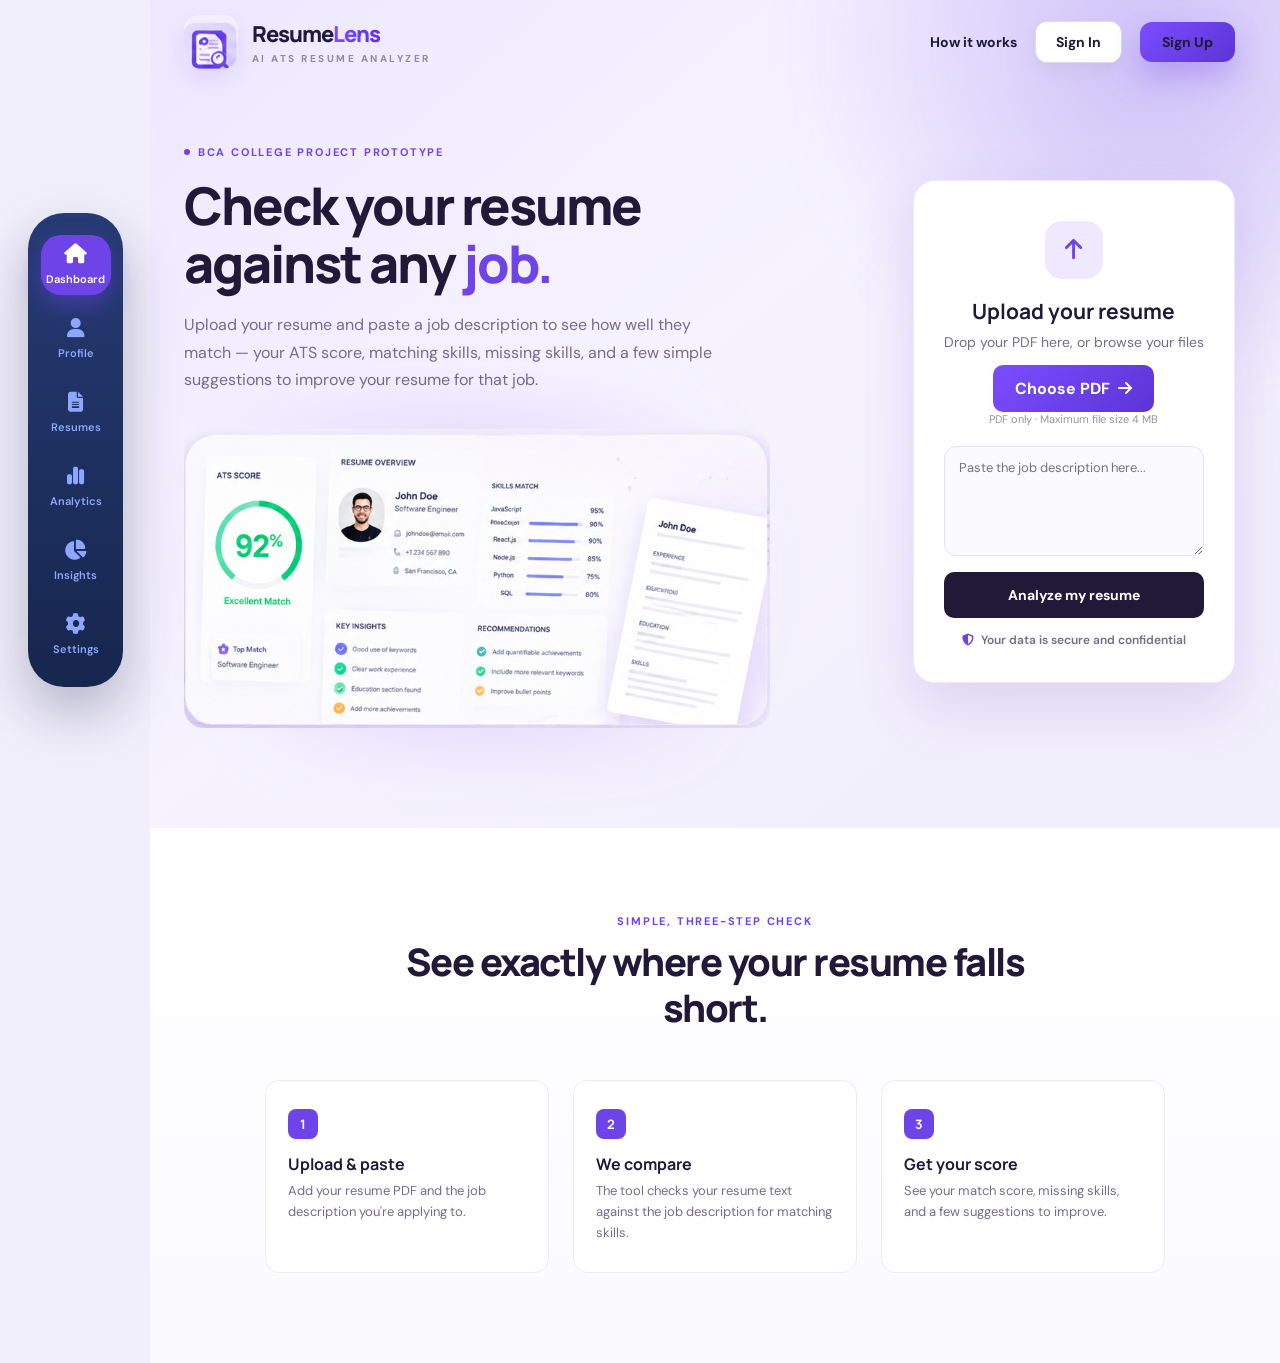
==== index.html @ a5cb1352 "Initial commit" ====
<!DOCTYPE html>
<html lang="en">
<head>
  <meta charset="UTF-8" />
  <meta name="viewport" content="width=device-width, initial-scale=1.0" />
  <title>ResumeLens — ATS Resume Analyzer</title>

  <link rel="stylesheet" href="https://cdnjs.cloudflare.com/ajax/libs/font-awesome/6.7.2/css/all.min.css">

  <link rel="preconnect" href="https://fonts.googleapis.com">
  <link rel="preconnect" href="https://fonts.gstatic.com" crossorigin>
  <link href="https://fonts.googleapis.com/css2?family=DM+Sans:wght@400;500;600;700&family=Manrope:wght@600;700;800&display=swap" rel="stylesheet">

  <link rel="stylesheet" href="styles.css">
</head>

<body>

  <!-- ================= FLOATING SIDEBAR ================= -->
  <aside class="sidebar">
    <nav class="sidebar-nav">
      <a href="#" class="side-item active" data-label="Dashboard">
        <i class="fas fa-house"></i>
        <span>Dashboard</span>
      </a>
      <a href="#" class="side-item" data-label="Profile">
        <i class="fas fa-user"></i>
        <span>Profile</span>
      </a>
      <a href="#" class="side-item" data-label="Resumes">
        <i class="fas fa-file-lines"></i>
        <span>Resumes</span>
      </a>
      <a href="#" class="side-item" data-label="Analytics">
        <i class="fas fa-chart-simple"></i>
        <span>Analytics</span>
      </a>
      <a href="#" class="side-item" data-label="Insights">
        <i class="fas fa-chart-pie"></i>
        <span>Insights</span>
      </a>
      <a href="#" class="side-item" data-label="Settings">
        <i class="fas fa-gear"></i>
        <span>Settings</span>
      </a>
    </nav>
  </aside>

  <div class="page">
    <section class="hero">
      <nav>
        <div class="logo">
          <div class="logo-icon-wrapper">
            <img src="images/logo.png" alt="ResumeLens" class="logo-img">
          </div>
          <div class="logo-text">
            <h2>Resume<span>Lens</span></h2>
            <small>AI ATS RESUME ANALYZER</small>
          </div>
        </div>

        <div class="nav-links">
          <a href="#how-it-works">How it works</a>
          <a href="signin.html" class="signin-btn">Sign In</a>
          <a href="signup.html" class="signup-btn">Sign Up</a>
        </div>
      </nav>

      <div class="hero-content">

        <!-- Left Side -->
        <div class="hero-left">
          <p class="eyebrow"><span class="eyebrow-dot"></span> BCA COLLEGE PROJECT PROTOTYPE</p>

          <h1>
            Check your resume<br>
            against any <em>job.</em>
          </h1>

          <p class="hero-text">
            Upload your resume and paste a job description to see how well they
            match — your ATS score, matching skills, missing skills, and a few
            simple suggestions to improve your resume for that job.
          </p>

          <div class="hero-image">
            <img src="images/hero-dashboard.png" alt="ATS Resume Analyzer dashboard preview">
          </div>
        </div>

        <!-- Right Side -->
        <form class="upload-card" id="analyzeForm">
          <div class="dropzone" id="uploadCard">
            <div class="upload-icon"><i class="fas fa-arrow-up"></i></div>

            <h2>Upload your resume</h2>
            <p>Drop your PDF here, or browse your files</p>

            <label class="choose-file" for="resumeFile">
              Choose PDF <i class="fas fa-arrow-right"></i>
            </label>

            <input id="resumeFile" name="resume" type="file" accept=".pdf,application/pdf" hidden required>

            <p class="file-note" id="fileNote">PDF only · Maximum file size 4 MB</p>
          </div>

          <textarea
            id="jobDescription"
            name="job_description"
            class="jd-input"
            placeholder="Paste the job description here..."
            required></textarea>

          <button type="submit" class="analyze-btn" id="analyzeBtn">
            Analyze my resume
          </button>

          <p class="error-note" id="errorNote"></p>

          <p class="secure-note"><i class="fas fa-shield-halved"></i> Your data is secure and confidential</p>
        </form>

      </div>
    </section>

    <section class="preview" id="how-it-works">
      <p class="eyebrow center">SIMPLE, THREE-STEP CHECK</p>
      <h2>See exactly where your resume falls short.</h2>

      <div class="steps-row">
        <div class="step-box">
          <div class="step-num">1</div>
          <h3>Upload &amp; paste</h3>
          <p>Add your resume PDF and the job description you're applying to.</p>
        </div>
        <div class="step-box">
          <div class="step-num">2</div>
          <h3>We compare</h3>
          <p>The tool checks your resume text against the job description for matching skills.</p>
        </div>
        <div class="step-box">
          <div class="step-num">3</div>
          <h3>Get your score</h3>
          <p>See your match score, missing skills, and a few suggestions to improve.</p>
        </div>
      </div>
    </section>
  </div>

  <script src="script.js"></script>
</body>
</html>
---- styles.css ----
:root {
  --purple: #6e44e8;
  --purple-light: #7c4dff;
  --purple-dark: #5b34d6;
  --dark: #201a38;
  --navy-dark: #17264e;
  --navy-light: #24386b;
  --muted: #746d88;
  --sidebar-width: 111px;
}

* {
  box-sizing: border-box;
}

body {
  margin: 0;
  font-family: "DM Sans", sans-serif;
  color: var(--dark);
  background: #f2effc;
}

a {
  text-decoration: none;
}

button {
  border: none;
  cursor: pointer;
  font: 600 14px "DM Sans", sans-serif;
}

/* ==========================
        LAYOUT / PAGE
========================== */

.page {
  margin-left: 150px;
}

@media (max-width: 900px) {
  .page {
    margin-left: 0;
  }
}

/* ==========================
        FULL-HEIGHT SIDEBAR
========================== */

.sidebar{

    position:fixed;

    left:28px;
    top:50%;
    transform:translateY(-50%);

    width:95px;

    border-radius:36px;

    background:linear-gradient(
        180deg,
        #263b74 0%,
        #16264d 100%
    );

    display:flex;
    flex-direction:column;
    align-items:center;
    justify-content:center;

    padding:22px 0;

    box-shadow:
        0 25px 55px rgba(15,25,60,.28);

    z-index:999;

    animation: sidebarEnter 1s ease;

}
.sidebar-nav{

    width:100%;
    height:auto;

    display:flex;
    flex-direction:column;

    align-items:center;

    gap:14px;

}

.side-item{

    width:70px;

    display:flex;

    flex-direction:column;

    align-items:center;

    justify-content:center;

    gap:8px;

    padding:9px;

    border-radius:20px;

    color:#8fa6ff;

    transition:.35s;

}

.side-item i {
  font-size: 20px;
}

.side-item span {
  font-size: 11px;
  font-weight: 600;
  font-family: "DM Sans", sans-serif;
}

.side-item:hover {
  background: rgba(255, 255, 255, 0.08);
  color: white;
  transform: translateY(-2px);
}

.side-item.active {
  background: var(--purple);
  color: white;
  box-shadow: 0 10px 25px rgba(110, 68, 232, 0.45);
}

@keyframes sidebarEnter {
  from {
    opacity: 0;
    transform: translateY(-50%) translateX(-60px);
  }
  to {
    opacity: 1;
    transform: translateY(-50%) translateX(0);
  }
}

@media (max-width: 900px) {
  .sidebar {
    display: none;
  }
}

/* ==========================
        HERO SECTION
========================== */

.hero {
  min-height: 650px;
  padding: 0 4% 0 3%;
  position: relative;
  overflow: hidden;
  background: linear-gradient(140deg, #eee8ff 0%, #f6f3ff 45%, #f2effc 80%);
}

.hero::after {
  content: "";
  position: absolute;
  width: 700px;
  height: 700px;
  top: -300px;
  right: -220px;
  border-radius: 50%;
  background: radial-gradient(
    circle,
    rgba(110, 68, 232, 0.3) 0%,
    rgba(110, 68, 232, 0.15) 35%,
    transparent 70%
  );
  filter: blur(35px);
}

nav {
  height: 84px;
  display: flex;
  justify-content: space-between;
  align-items: center;
  position: relative;
  z-index: 5;
}

/* ---------- Logo ---------- */

.logo {
  display: flex;
  align-items: center;
  gap: 14px;
  cursor: pointer;
  transition: 0.35s;
  animation: logoAppear 0.8s ease;
}

@keyframes logoAppear {
  from {
    opacity: 0;
    transform: translateY(-18px);
  }
  to {
    opacity: 1;
    transform: translateY(0);
  }
}

.logo:hover {
  transform: translateY(-2px);
}

.logo-icon-wrapper {
  width: 54px;
  height: 54px;
  display: flex;
  justify-content: center;
  align-items: center;
  border-radius: 16px;
  background: linear-gradient(145deg, #ffffff, #f6f3ff);
  box-shadow: 0 10px 25px rgba(110, 68, 232, 0.12), inset 0 1px 1px rgba(255, 255, 255, 0.8);
  overflow: hidden;
}

.logo-img {
  width: 100%;
  height: 100%;
  object-fit: cover;
  transition: 0.45s;
}

.logo:hover .logo-img {
  transform: rotate(-8deg) scale(1.08);
}

.logo-text {
  display: flex;
  flex-direction: column;
}

.logo-text h2 {
  margin: 0;
  font-family: "Manrope", sans-serif;
  font-size: 22px;
  font-weight: 800;
  color: #211a3c;
  letter-spacing: -1px;
}

.logo-text h2 span {
  background: linear-gradient(90deg, #7d4dff, #5a2dff);
  -webkit-background-clip: text;
  -webkit-text-fill-color: transparent;
}

.logo-text small {
  margin-top: 3px;
  letter-spacing: 2.5px;
  font-size: 10px;
  font-weight: 700;
  color: #8f88a7;
}

/* ---------- Nav links ---------- */

.nav-links {
  display: flex;
  align-items: center;
  gap: 18px;
}

.nav-links a {
  font-size: 14px;
  font-weight: 700;
  transition: 0.3s ease;
  color: var(--dark);
}

.signin-btn {
  color: var(--dark);
  padding: 11px 20px;
  border: 1px solid #ddd7f8;
  border-radius: 12px;
  background: white;
  box-shadow: 0 8px 20px rgba(0, 0, 0, 0.05);
}

.signin-btn:hover {
  color: var(--purple);
  border-color: var(--purple);
  transform: translateY(-2px);
}

.signup-btn {
  color: white;
  padding: 11px 22px;
  border-radius: 12px;
  background: linear-gradient(135deg, var(--purple-light), var(--purple-dark));
  box-shadow: 0 15px 30px rgba(110, 68, 232, 0.3);
  display: inline-block;
}

.signup-btn:hover {
  transform: translateY(-3px) scale(1.03);
  box-shadow: 0 20px 35px rgba(110, 68, 232, 0.45);
}

/* ---------- Hero content ---------- */

.hero-content {
  display: grid;
  grid-template-columns: 1.3fr 0.9fr;
  align-items: center;
  gap: 60px;
  max-width: 1280px;
  margin: auto;
  padding: 50px 0 100px;
  position: relative;
  z-index: 1;
}

.eyebrow {
  display: flex;
  align-items: center;
  gap: 8px;
  color: var(--purple);
  font-size: 11px;
  font-weight: 700;
  letter-spacing: 1.8px;
}

.eyebrow.center {
  justify-content: center;
}

.eyebrow-dot {
  width: 6px;
  height: 6px;
  border-radius: 50%;
  background: var(--purple);
  display: inline-block;
}

h1 {
  margin: 18px 0;
  font: 800 clamp(36px, 4.2vw, 52px) / 1.12 "Manrope", sans-serif;
  letter-spacing: -2px;
}

h1 em {
  color: var(--purple);
  font-style: normal;
}

.hero-text {
  max-width: 540px;
  color: var(--muted);
  font-size: 16px;
  line-height: 1.7;
}

/* ---------- Hero dashboard image ---------- */

.hero-image {
  position: relative;
  margin-top: 36px;
  width: 100%;
  max-width: 620px;
  opacity: 0;
  transform: translateY(30px);
  animation: heroEnter 1s cubic-bezier(0.18, 0.89, 0.32, 1.1) 0.3s forwards,
    floating 6s ease-in-out 1.5s infinite;
}

.hero-image::before {
  content: "";
  position: absolute;
  width: 120%;
  height: 120%;
  left: 50%;
  top: 50%;
  transform: translate(-50%, -50%);
  border-radius: 30px;
  background: radial-gradient(
    circle,
    rgba(110, 68, 232, 0.18) 0%,
    rgba(110, 68, 232, 0.08) 45%,
    transparent 75%
  );
  filter: blur(30px);
  z-index: -1;
}

.hero-image img {
  width: 100%;
  display: block;
  border-radius: 20px;
}

@keyframes heroEnter {
  0% {
    opacity: 0;
    transform: translateY(40px) scale(0.97);
  }
  100% {
    opacity: 1;
    transform: translateY(0) scale(1);
  }
}

@keyframes floating {
  0% {
    transform: translateY(0);
  }
  50% {
    transform: translateY(-10px);
  }
  100% {
    transform: translateY(0);
  }
}

/* ---------- Upload card + form ---------- */

.upload-card {
  max-width: 390px;
  margin-left: auto;
  padding: 40px 30px 34px;
  text-align: center;
  border: 1px solid #eeeaff;
  border-radius: 22px;
  background: white;
  box-shadow: 0 25px 60px rgba(87, 55, 185, 0.15);
  transition: 0.2s;
  display: flex;
  flex-direction: column;
  opacity: 0;
  animation: cardEnter 0.9s ease 0.2s forwards;
}

@keyframes cardEnter {
  from {
    opacity: 0;
    transform: translateY(20px);
  }
  to {
    opacity: 1;
    transform: translateY(0);
  }
}

.dropzone {
  display: flex;
  flex-direction: column;
  align-items: center;
  border-radius: 16px;
  transition: 0.2s;
}

.dropzone.dragging {
  background: #f6f3ff;
  outline: 2px dashed var(--purple);
  outline-offset: 6px;
}

.upload-icon {
  display: grid;
  place-items: center;
  width: 58px;
  height: 58px;
  margin: auto;
  color: var(--purple);
  background: #eee9ff;
  border-radius: 17px;
  font-size: 23px;
}

.upload-card h2 {
  margin: 18px 0 8px;
  font: 700 21px "Manrope", sans-serif;
}

.upload-card p {
  color: var(--muted);
  font-size: 14px;
  margin: 0;
}

.choose-file {
  display: inline-flex;
  align-items: center;
  justify-content: center;
  gap: 8px;
  margin-top: 14px;
  padding: 13px 22px;
  color: white;
  background: linear-gradient(135deg, var(--purple-light), var(--purple-dark));
  border-radius: 10px;
  font-weight: 700;
  cursor: pointer;
  transition: 0.25s;
}

.choose-file:hover {
  transform: translateY(-2px);
  box-shadow: 0 12px 24px rgba(110, 68, 232, 0.3);
}

.file-note {
  margin-top: 16px;
  color: #9690a4 !important;
  font-size: 11px !important;
}

.jd-input {
  margin-top: 20px;
  width: 100%;
  min-height: 110px;
  padding: 12px 14px;
  border: 1px solid #e4dffa;
  border-radius: 12px;
  background: #fbfaff;
  font: 400 13px "DM Sans", sans-serif;
  color: var(--dark);
  resize: vertical;
}

.jd-input:focus {
  outline: none;
  border-color: var(--purple);
}

.analyze-btn {
  margin-top: 16px;
  padding: 14px 20px;
  color: white;
  background: var(--dark);
  border-radius: 10px;
  font-weight: 700;
  font-size: 14px;
  transition: 0.25s;
}

.analyze-btn:hover {
  background: var(--purple);
  transform: translateY(-2px);
}

.analyze-btn:disabled {
  opacity: 0.6;
  cursor: not-allowed;
  transform: none;
}

.error-note {
  margin-top: 10px;
  color: #d94f4f !important;
  font-size: 11px !important;
  min-height: 14px;
}

.secure-note {
  margin: 18px 0 0;
  display: flex;
  align-items: center;
  justify-content: center;
  gap: 7px;
  color: var(--muted) !important;
  font-size: 12px !important;
  font-weight: 600 !important;
}

.secure-note i {
  color: var(--purple);
}

/* ---------- How it works / steps ---------- */

.preview {
  padding: 75px 6% 90px;
  text-align: center;
  background: linear-gradient(white, #fbfaff);
}

.preview h2 {
  max-width: 680px;
  margin: 10px auto 50px;
  font: 800 clamp(28px, 3vw, 38px) / 1.2 "Manrope", sans-serif;
  letter-spacing: -1.5px;
}

.steps-row {
  display: grid;
  grid-template-columns: repeat(3, 1fr);
  gap: 24px;
  max-width: 900px;
  margin: auto;
}

.step-box {
  padding: 28px 22px;
  text-align: left;
  border: 1px solid #eeeaf8;
  border-radius: 14px;
  background: white;
  transition: 0.3s;
}

.step-box:hover {
  transform: translateY(-4px);
  box-shadow: 0 20px 40px rgba(110, 68, 232, 0.1);
}

.step-num {
  display: grid;
  place-items: center;
  width: 30px;
  height: 30px;
  margin-bottom: 14px;
  color: white;
  background: var(--purple);
  border-radius: 8px;
  font: 700 13px "Manrope", sans-serif;
}

.step-box h3 {
  margin: 0 0 6px;
  font: 700 16px "Manrope", sans-serif;
}

.step-box p {
  margin: 0;
  color: var(--muted);
  font-size: 13px;
  line-height: 1.6;
}

/* ---------- Results page (shared styles) ---------- */

.results-page {
  padding: 0 6% 80px;
  min-height: 100vh;
  background: linear-gradient(180deg, #f6f3ff 0%, white 30%);
}

.loading-note {
  text-align: center;
  color: var(--muted);
  font-size: 14px;
}

.dashboard {
  width: min(880px, 100%);
  min-height: 330px;
  display: none;
  margin: 30px auto auto;
  text-align: left;
  background: white;
  border: 1px solid #eeeaf8;
  border-radius: 15px;
  overflow: hidden;
  box-shadow: 0 22px 55px rgba(79, 49, 163, 0.12);
}

.dashboard.visible {
  display: flex;
}

.dashboard-content {
  flex: 1;
  padding: 28px 36px 36px;
}

.dashboard-header {
  display: flex;
  align-items: center;
  justify-content: space-between;
}

small {
  display: block;
  color: #9891a8;
  font-size: 10px;
  font-weight: 700;
}

.dashboard-header b {
  font: 700 16px "Manrope", sans-serif;
}

.cards {
  display: grid;
  grid-template-columns: 1fr 1.3fr;
  gap: 18px;
  margin-top: 25px;
}

.card,
.keywords,
.suggestions {
  padding: 18px;
  border: 1px solid #eeeaf6;
  border-radius: 10px;
}

.score {
  margin: 5px 0;
  font: 800 40px "Manrope", sans-serif;
}

.score span:last-child {
  color: #aaa3b7;
  font: 400 12px "DM Sans", sans-serif;
}

.success {
  color: #54a781;
  font-size: 11px;
  font-weight: 700;
}

.skill-list,
#missingSkills {
  margin-top: 10px;
  display: flex;
  flex-wrap: wrap;
  gap: 6px;
}

.tag {
  display: inline-block;
  padding: 5px 8px;
  color: #6e677c;
  background: #f1eef8;
  border-radius: 4px;
  font-size: 10px;
}

.tag.missing {
  color: #b5453c;
  background: #fbe9e7;
}

.keywords {
  margin-top: 16px;
}

.suggestions {
  margin-top: 16px;
}

.suggestions ul {
  margin: 10px 0 0;
  padding-left: 18px;
  color: var(--dark);
  font-size: 13px;
  line-height: 1.8;
}

/* ---------- Responsive ---------- */

@media (max-width: 900px) {
  .hero-content {
    grid-template-columns: 1fr;
    padding: 40px 0 60px;
  }

  .upload-card {
    margin: 0;
  }

  .hero {
    padding: 0 6%;
  }
}

@media (max-width: 760px) {
  .nav-links {
    display: none;
  }

  .steps-row {
    grid-template-columns: 1fr;
  }

  .cards {
    grid-template-columns: 1fr;
  }

  .dashboard-content {
    padding: 22px 15px;
  }
}

@media (prefers-reduced-motion: reduce) {
  *,
  *::before,
  *::after {
    animation-duration: 0.01ms !important;
    animation-iteration-count: 1 !important;
    transition-duration: 0.01ms !important;
  }
}
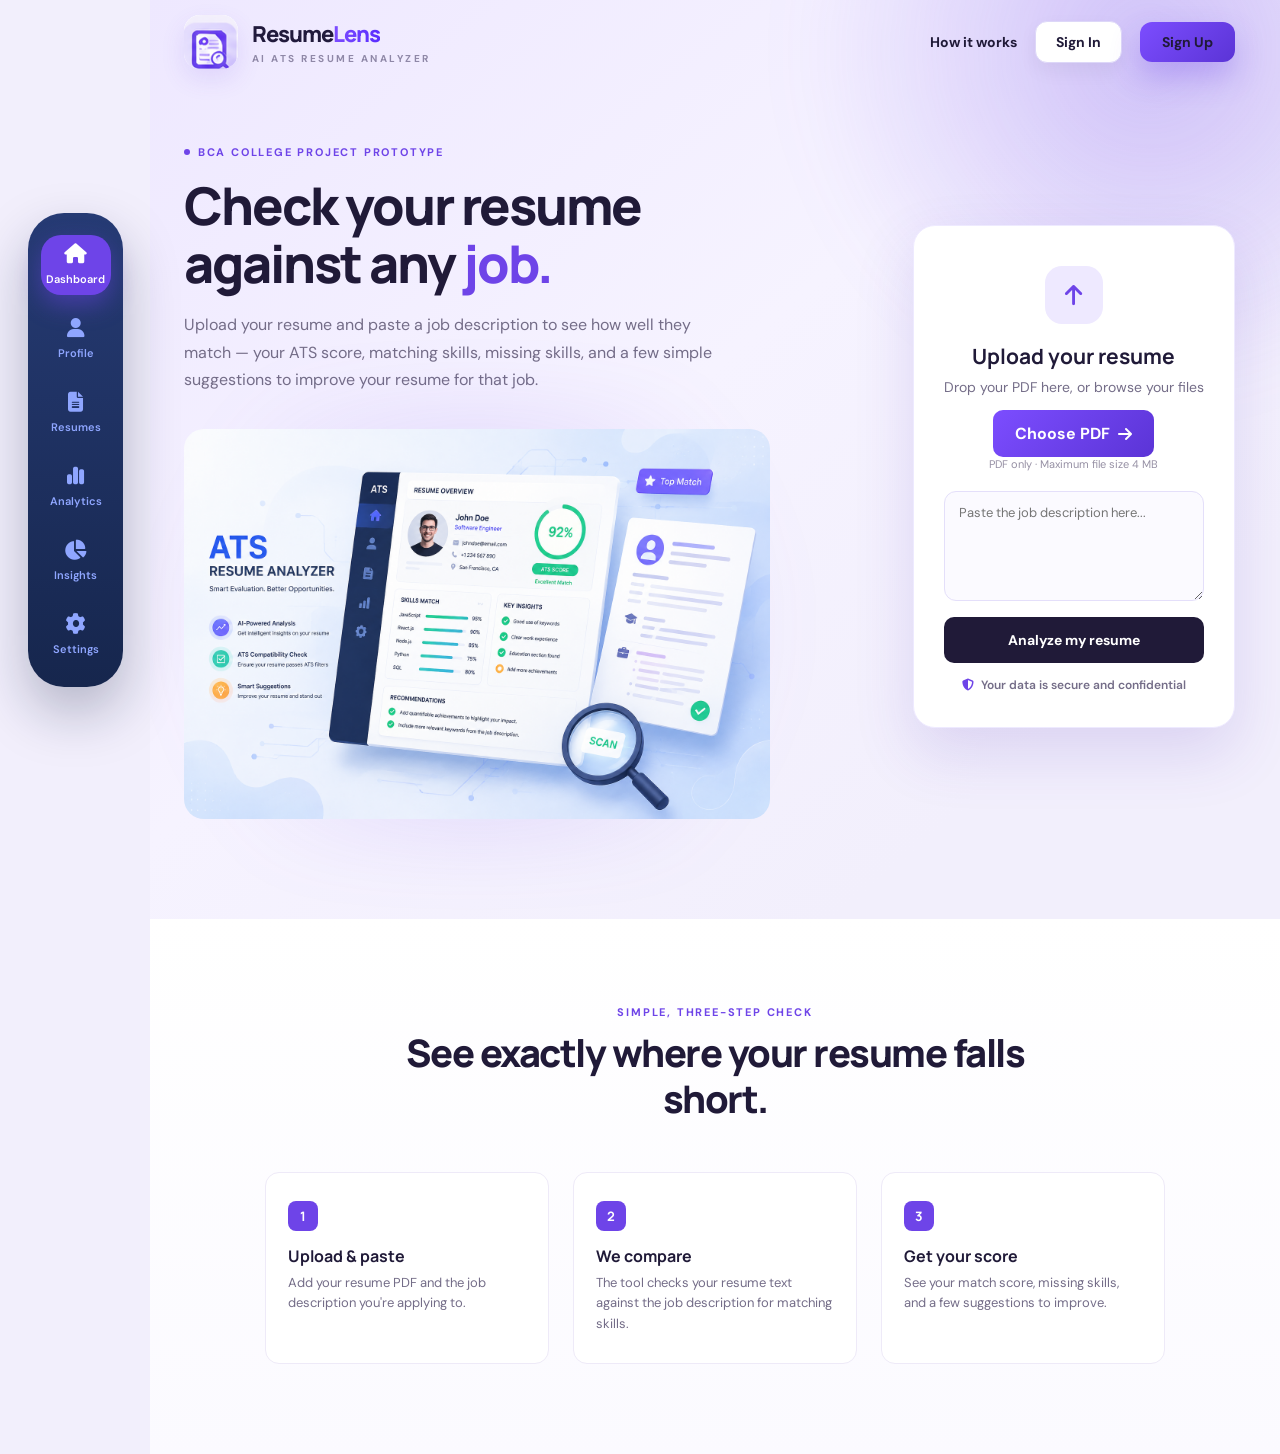
==== commit 21538101: "update hero image to new ATS UI design" ====
--- a/index.html
+++ b/index.html
@@ -84,7 +84,7 @@
           </p>
 
           <div class="hero-image">
-            <img src="images/hero-dashboard.png" alt="ATS Resume Analyzer dashboard preview">
+            <img src="images/ats-ui.png" alt="ATS Resume Analyzer dashboard preview">
           </div>
         </div>
 
